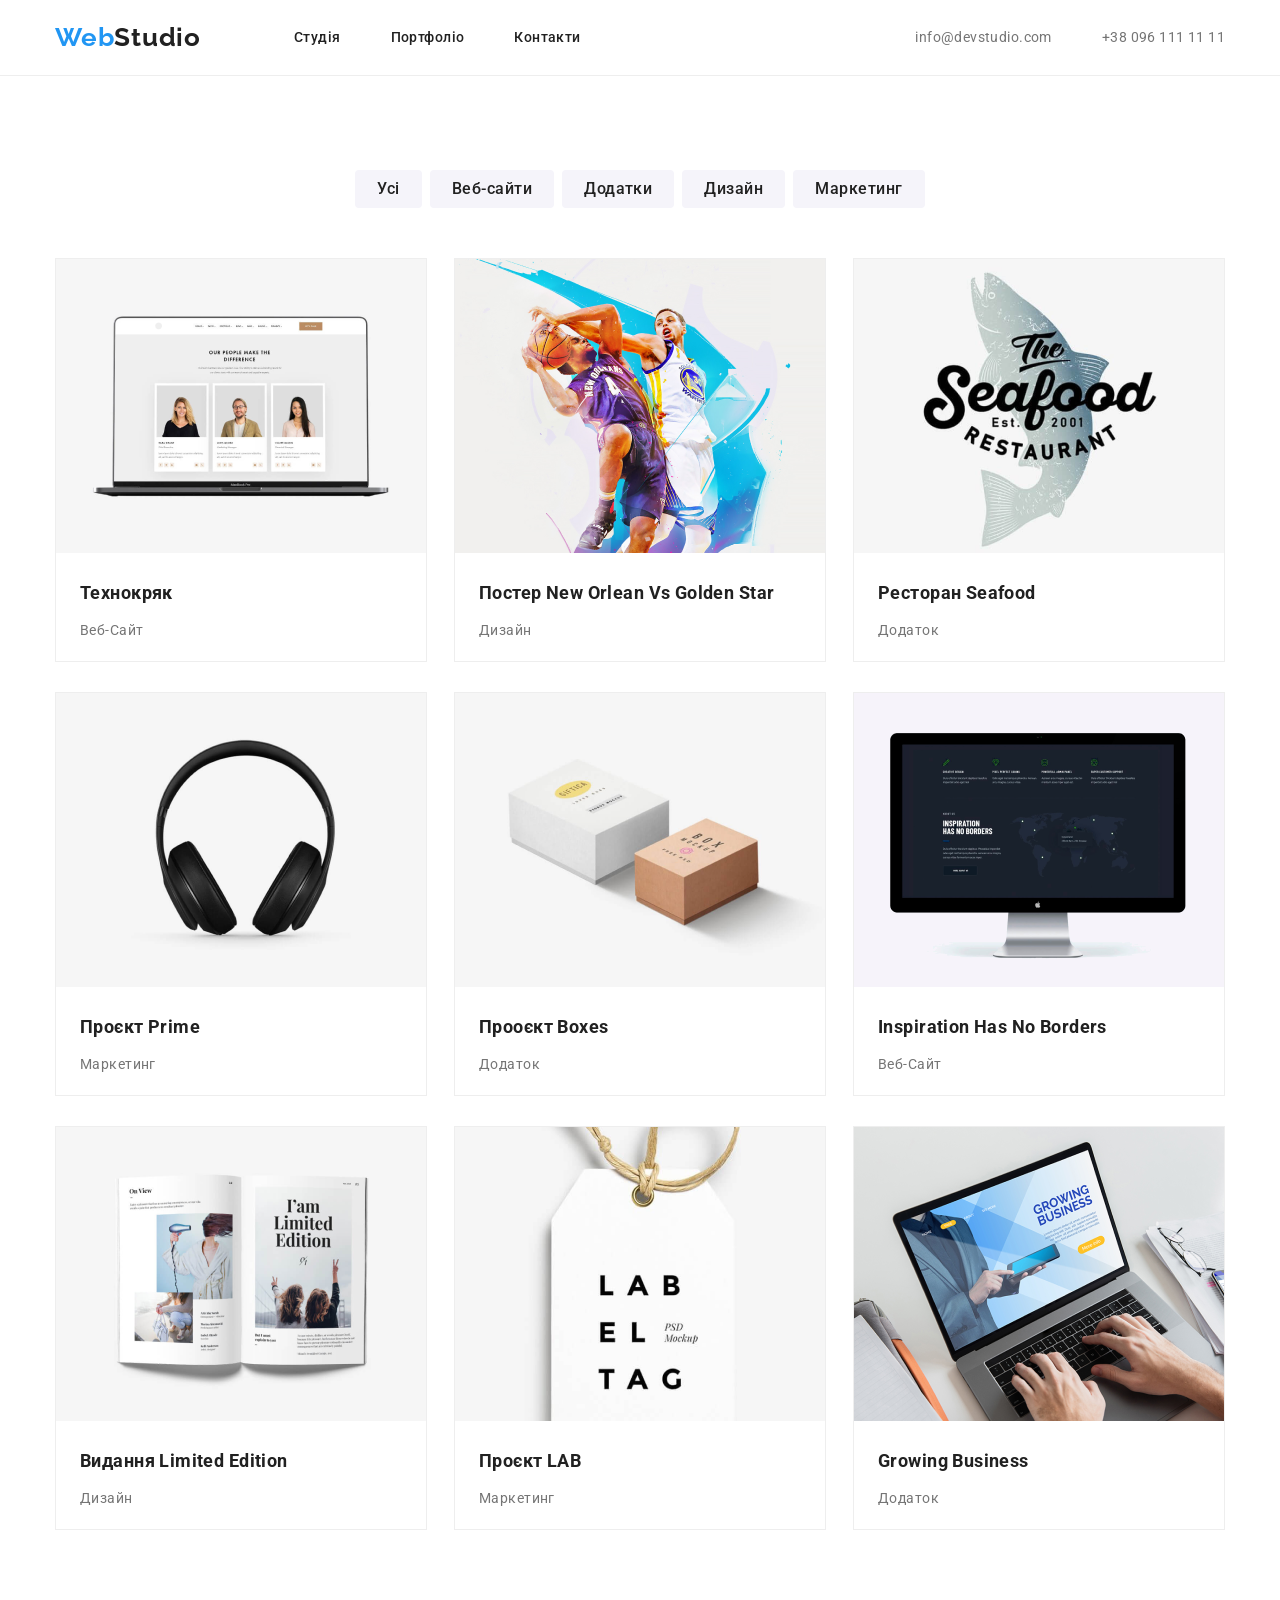
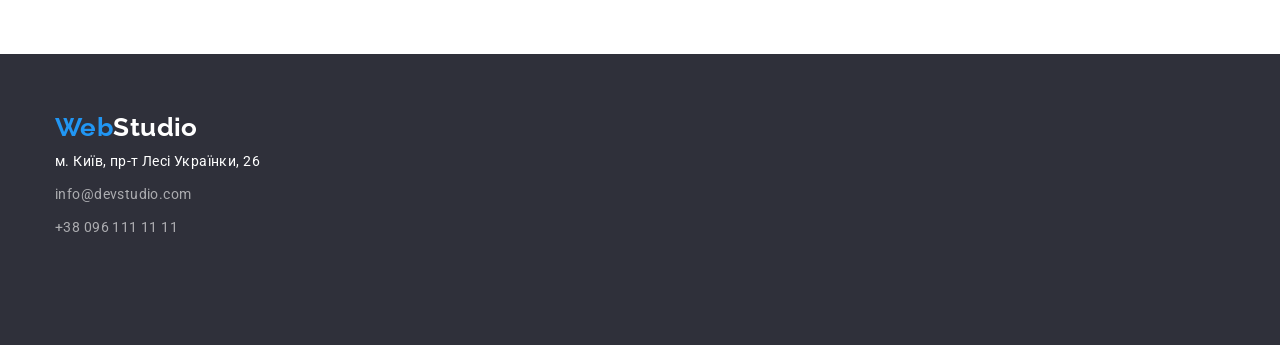
==== portfolio.html @ a19b2cb2 "!" ====
<!DOCTYPE html>
<html lang="en">

<head>
  <meta charset="UTF-8" />
  <meta name="viewport" content="width=device-width, initial-scale=1.0" />
  <title>WebStudio - Portfolio</title>
  <link href="./css/main.css" rel="stylesheet" />
  <link href="https://fonts.googleapis.com/css2?family=Roboto:ital,wght@0,100..900;1,100..900&display=swap"
    rel="stylesheet" />
  <link href="https://fonts.googleapis.com/css2?family=Raleway:ital,wght@0,100..900;1,100..900&display=swap"
    rel="stylesheet" />
</head>

<body>
  <header class="header">
    <div class="container header-container">
      <a href="index.html" class="header__logo">Web<span class="header-span">Studio</span></a>
      <div class="header__wraper">
        <nav class="header__navigation">
          <ul class="header__list">
            <li class="header__item">
              <a href="index.html" class="header__link">Студія</a>
            </li>
            <li class="header__item">
              <a href="portfolio.html" class="header__link">Портфоліо</a>
            </li>
            <li class="header__item">
              <a href="" class="header__link">Контакти</a>
            </li>
          </ul>
        </nav>
        <ul class="header__info-list">
          <li class="header__info-item">
            <span class="icon-email"></span>
            <a href="mailto:@devstudio.com" class="header__info-link">info@devstudio.com</a>
          </li>
          <li class="header__info-item">
            <span class="icon__smartphone"></span>
            <a href="tel:+380961111111" class="header__info-link">+38 096 111 11 11</a>
          </li>
        </ul>
      </div>
    </div>
  </header>
  <main class="main">
    <section class="category">
      <div class="container">
        <ul class="category__list">
          <li class="category__item">
            <button type="button" class="category__button">Усі</button>
          </li>
          <li class="category__item">
            <button type="button" class="category__button">Веб-сайти</button>
          </li>
          <li class="category__item">
            <button type="button" class="category__button">Додатки</button>
          </li>
          <li class="category__item">
            <button type="button" class="category__button">Дизайн</button>
          </li>
          <li class="category__item">
            <button type="button" class="category__button">Маркетинг</button>
          </li>
        </ul>
      </div>
    </section>
    <section class="portfolio">
      <div class="container portfolio__container">
        <ul class="portfolio__list">
          <li class="portfolio__item">
            <a href="" class="portfolio__link">
              <img src="./images/secondpage/laptop.png" alt="Laptop on a white background" class="portfolio-image" />
              <h3 class="portfolio__title">Технокряк</h3>
              <p class="portfolio__subtitle">Веб-сайт</p>
            </a>
          </li>
          <li class="portfolio__item">
            <a href="" class="portfolio__link">
              <img src="./images/secondpage/basketball_poster.png" alt="Lebron James jumping with colourful dust"
                class="portfolio__image" />
              <h3 class="portfolio__title">
                Постер New Orlean vs Golden Star
              </h3>
              <p class="portfolio__subtitle">Дизайн</p>
            </a>
          </li>
          <li class="portfolio__item">
            <a href="" class="portfolio__link">
              <img src="./images/secondpage/seafood_logo.png" alt="Seafood Logo" class="portfolio__image" />
              <h3 class="portfolio__title">Ресторан Seafood</h3>
              <p class="portfolio__subtitle">Додаток</p>
            </a>
          </li>
          <li class="portfolio__item">
            <a href="" class="portfolio__link">
              <img src="./images/secondpage/headphones.png" alt="Headphones" class="portfolio__image" />
              <h3 class="portfolio__title">Проєкт Prime</h3>
              <p class="portfolio__subtitle">Маркетинг</p>
            </a>
          </li>
          <li class="portfolio__item">
            <a href="" class="portfolio__link">
              <img src="./images/secondpage/blocks.png" alt="Colourfull boxes laying on a white background"
                class="portfolio__image" />
              <h3 class="portfolio__title">Прооєкт Boxes</h3>
              <p class="portfolio__subtitle">Додаток</p>
            </a>
          </li>
          <li class="portfolio__item">
            <a href="" class="portfolio__link">
              <img src="./images/secondpage/monitor.png" alt="Nice Apple Monito" class="portfolio__image" />
              <h3 class="portfolio__title">inspiration has no borders</h3>
              <p class="portfolio__subtitle">Веб-сайт</p>
            </a>
          </li>
          <li class="portfolio__item">
            <a href="" class="portfolio__link">
              <img src="./images/secondpage/leaflet.png" alt="Leaflet" class="advertisportfolioements__image" />
              <h3 class="portfolio__title">Видання Limited Edition</h3>
              <p class="portfolio__subtitle">Дизайн</p>
            </a>
          </li>
          <li class="portfolio__item">
            <a href="" class="portfolio__link">
              <img src="./images/secondpage/coupon.png" alt="Project-LAB" class="portfolio__image" />
              <h3 class="portfolio__title">Проєкт LAB</h3>
              <p class="portfolio__subtitle">Маркетинг</p>
            </a>
          </li>
          <li class="portfolio__item">
            <a href="" class="portfolio__link">
              <img src="./images/secondpage/working_on_a_laptop.png" alt="Person Working on a laptop"
                class="portfolio__image" />
              <h3 class="portfolio__title">Growing Business</h3>
              <p class="portfolio__subtitle">Додаток</p>
            </a>
          </li>
        </ul>
      </div>
    </section>
  </main>
  <footer class="footer">
    <div class="container footer-container">
      <a href="index.html" class="footer__logo">Web<span class="footer__logo-span">Studio</span></a>
      <address class="footer__address">
        <ul class="footer__list">
          <li class="footer__item">м. Київ, пр-т Лесі Українки, 26</li>
          <li class="footer__item">
            <a href="mailto:@devstudio.com" class="footer__link">info@devstudio.com</a>
          </li>
          <li class="footer__item">
            <a href="tel:+380961111111" class="footer__link">+38 096 111 11 11</a>
          </li>
        </ul>
      </address>
      <ul class="footer__contacts">
        <li class="team__medial-item"><svg class="team__medial-img" width="20" height="20">
            <use href="./images/mainpage/symbol-defs.svg#icon-instagram"></use>
          </svg></li>
        <li class="team__medial-item"><svg class="team__medial-img" width="20" height="20">
            <use href="./images/mainpage/symbol-defs.svg#icon-twitter"></use>
          </svg></li>
        <li class="team__medial-item"><svg class="team__medial-img" width="20" height="20">
            <use href="./images/mainpage/symbol-defs.svg#icon-facebook"></use>
          </svg></li>
        <li class="team__medial-item"><svg class="team__medial-img" width="20" height="20">
            <use href="./images/mainpage/symbol-defs.svg#icon-linkedin"></use>
          </svg></li>
        </svg></li>
      </ul>
    </div>
  </footer>
</body>

</html>
---- css/main.css ----
/*RESET-NORMALIZE BY MAKAR*/
html, body, div, span, applet, object, iframe,
h1, h2, h3, h4, h5, h6, p, blockquote, pre,
a, abbr, acronym, address, big, cite, code,
del, dfn, em, img, ins, kbd, q, s, samp,
small, strike, strong, sub, sup, tt, var,
b, u, i, center,
dl, dt, dd, ol, ul, li,
fieldset, form, label, legend,
table, caption, tbody, tfoot, thead, tr, th, td,
article, aside, canvas, details, embed,
figure, figcaption, footer, header, hgroup,
menu, nav, output, ruby, section, summary,
time, mark, audio, video {
  margin: 0;
  padding: 0;
  border: 0;
  font-size: 100%;
  font: inherit;
  vertical-align: baseline;
}

/* HTML5 display-role reset for older browsers */
article, aside, details, figcaption, figure,
footer, header, hgroup, menu, nav, section {
  display: block;
}

* {
  box-sizing: border-box;
}

.container {
  margin: 0 auto;
}

body {
  line-height: 1;
}

ol, ul {
  list-style: none;
}

a {
  text-decoration: none;
}

blockquote, q {
  quotes: none;
}

blockquote:before, blockquote:after,
q:before, q:after {
  content: "";
  content: none;
}

table {
  border-collapse: collapse;
  border-spacing: 0;
}

:root {
  --color-brand: rgba(33, 150, 243, 1);
  --accent-color: rgba(0, 0, 0, 1);
  --secondary-color: rgba(117, 117, 117, 1);
  --titles-color: rgba(33, 33, 33, 1);
  --header-background: rgba(236, 236, 236, 1);
  --footer-bg: rgba(47, 48, 58, 1);
  --hero-bg: rgba(47, 48, 58, 0.4);
  --doing-desc: rgba(47, 48, 58, 0.8);
  --team-background: rgba(245, 244, 250, 1);
  --footer-text: rgba(255, 255, 255, 0.6);
  --about-us: rgba(255, 255, 255, 1);
  --item-border: rgba(238, 238, 238, 1);
  --article-before: rgba(245, 244, 250, 1);
  --team-shadow: rgba(0, 0, 0, 0.2);
  --modal-fon: rgba(0, 0, 0, 0.2);
  --modal-bg: rgba(255, 255, 255, 1);
  --client-item-border: rgba(175, 177, 184, 1);
  --button-shadow: rgba(0, 0, 0, 0.15);
}

:root {
  --main-font: "Roboto", sans-serif;
  --secondary-font: "Raleway", sans-serif;
}

body {
  background-color: var(--about-us);
  font-family: var(--main-font);
  font-size: 14px;
  letter-spacing: 0.03em;
  color: rgb(33, 33, 33);
}

.container {
  width: 1170px;
  margin: 0 auto;
}

.header {
  background-color: rgb(255, 255, 255);
  border-bottom: 1px solid;
  border-bottom-color: rgb(238, 238, 238);
  padding-top: 24px;
  padding-bottom: 25px;
}

.header-container {
  display: flex;
  align-items: center;
}

.header__logo {
  font-size: 26px;
  font-weight: 700;
  font-family: "Raleway", sans-serif;
  color: rgb(33, 150, 243);
  padding-right: 93px;
  letter-spacing: 0.03em;
}

.header-span {
  color: rgb(33, 33, 33);
}

.header__list {
  display: flex;
  gap: 50px;
}

.header__wraper {
  display: flex;
  justify-content: space-between;
  width: 100%;
}

.header__link:hover {
  color: rgb(33, 150, 243);
  transition: all 0.25s;
}

.header__link {
  font-weight: 500;
  transition: all 0.25s;
  color: rgb(33, 33, 33);
  position: relative;
  display: block;
  font-weight: 500;
}

.header__link::after {
  content: "";
  position: absolute;
  bottom: 0;
  left: 0;
  display: inline-block;
  width: 100%;
  height: 5px;
  background-color: rgb(33, 150, 243);
  opacity: 0;
  transform: scaleX(0);
  transform-origin: bottom;
  transition: transform 0.5s ease, opacity 0.5s ease;
}

.header__link:hover::after {
  opacity: 1;
  transform: scaleX(1);
}

.header__info-list {
  padding-left: 0;
  display: flex;
  gap: 50px;
}

.header__info-link:hover {
  color: rgb(33, 150, 243);
  transition: all 0.25s;
}

.header__span:hover {
  fill: rgb(33, 150, 243);
}

.header__info-link {
  color: rgb(117, 117, 117);
  transition: all 0.25s;
}

.hero {
  background: linear-gradient(to right, #2F303A66), url("../images/mainpage/hero-bg.png");
  padding-top: 200px;
  padding-bottom: 200px;
  /* Hero Modal */
}

.hero-container {
  display: flex;
  flex-direction: column;
  text-align: center;
}

.hero__title {
  font-size: 44px;
  font-weight: 900;
  color: rgb(255, 255, 255);
  line-height: 60px;
  text-transform: uppercase;
  letter-spacing: 0.06em;
}

.hero__button {
  padding: 10px 32px;
  background-color: rgb(33, 150, 243);
  color: rgb(255, 255, 255);
  margin: 0 auto;
  border-width: 0;
  border-radius: 4px;
  font-weight: 700;
  font-size: 16px;
  line-height: 30px;
  box-shadow: 0px 4px 4px 0px rgba(0, 0, 0, 0.15);
}

.hero .backdrop {
  position: fixed;
  top: 0;
  left: 0;
  width: 100%;
  height: 100%;
  background-color: rgba(0, 0, 0, 0.2);
  opacity: 1;
}

.hero .backdrop.is-hidden {
  opacity: 0;
  pointer-events: none;
}

.hero .no-scroll {
  overflow: hidden;
}

.hero .modal {
  position: absolute;
  top: 50%;
  left: 50%;
  width: 528px;
  height: 581px;
  padding: 20px;
  background-color: rgb(255, 255, 255);
  border-radius: 4px;
  transform: translate(-50%, -50%);
}

.hero .modal-title {
  font-weight: 700;
  font-size: 20px;
  padding-bottom: 12px;
}

.hero .modal-form {
  gap: 10px;
  padding-bottom: 20px;
}

.details {
  padding-top: 94px;
}

.details__item::before {
  content: "";
  display: block;
  background-color: var(--article-before);
  background-size: 70px;
  background-position: center;
  background-repeat: no-repeat;
  width: 270px;
  height: 120px;
}

.details__item:nth-child(1)::before {
  background-image: url(../images/mainpage/antena.png);
}

.details__item:nth-child(2)::before {
  background-image: url(../images/mainpage/clock.png);
}

.details__item:nth-child(3)::before {
  background-image: url(../images/mainpage/diagram.png);
}

.details__item:nth-child(4)::before {
  background-image: url(../images/mainpage/astronaut.png);
}

.details__img {
  padding-bottom: 56px;
}

.details__container {
  align-items: baseline;
  display: flex;
}

.details__list {
  display: flex;
  gap: 30px;
  justify-content: space-between;
}

.details__article {
  padding-top: 30px;
}

.details__item {
  width: 270px;
}

.details__title {
  font-weight: 700;
  color: var(--titles-color);
  text-transform: uppercase;
  margin-top: 0;
  margin-bottom: 0;
  padding-bottom: 10px;
}

.details__description {
  font-weight: 400;
  color: var(--secondary-color);
  line-height: 24px;
  margin-top: 0;
  margin-bottom: 0;
}

.doing {
  padding-top: 94px;
  background-color: var(--about-us);
  padding-bottom: 94px;
}

.doing__title {
  text-align: center;
  padding-bottom: 50px;
  font-size: 36px;
  font-weight: 700;
}

.doing__list {
  display: flex;
  gap: 30px;
  justify-content: space-between;
  position: relative;
}

.doing__img {
  width: 370px;
  height: 294px;
}

.doing__desc {
  text-align: center;
  text-wrap: nowrap;
  padding-block: 27px;
  background-color: var(--doing-desc);
  color: var(--about-us);
  font-weight: 700;
  text-transform: uppercase;
  position: absolute;
  bottom: 0;
  width: 370px;
}

.team {
  background-color: var(--team-background);
  padding-top: 94px;
  padding-bottom: 94px;
}

.team-container {
  flex-wrap: wrap;
  display: flex;
}

.team__title {
  font-size: 36px;
  font-weight: 700;
  color: var(--titles-color);
  text-align: center;
  padding-bottom: 50px;
}

.team__list {
  display: flex;
  gap: 30px;
  justify-content: space-between;
}

.team__item {
  text-align: center;
  border-radius: 4px;
  box-shadow: 0px 2px 1px 0px var(--team-shadow);
  background: rgb(255, 255, 255);
}

.team__img {
  width: 270px;
  height: 260px;
}

.team__name {
  font-weight: 500;
  color: var(--titles-color);
  padding-top: 30px;
  padding-bottom: 10px;
  font-size: 16px;
}

.team__role {
  color: var(--secondary-color);
  padding-bottom: 16px;
  font-size: 16px;
}

.team__medial-list {
  display: flex;
  justify-content: center;
  gap: 10px;
  padding-bottom: 30px;
}

.team__medial-item {
  padding: 12px;
  border-radius: 100%;
}

.team__medial-item:hover {
  background-color: var(--color-brand);
  color: var(--about-us);
}

.team__medial-link {
  fill: rgb(175, 177, 184);
}

.team__medial-link:hover .team__medial-icon {
  fill: white;
}

.client {
  padding-top: 94px;
  padding-bottom: 94px;
}

.client__title {
  font-weight: 700;
  font-size: 36px;
  text-align: center;
  padding-bottom: 50px;
}

.client__list {
  display: flex;
  gap: 30px;
}

.client__item {
  padding: 16px 32px;
  border: 1px solid var(--client-item-border);
  border-radius: 4px;
  width: 106px;
}

.client__icon {
  padding: 7px 32px;
  fill: rgb(117, 117, 117);
}

.client__icon:hover {
  fill: rgb(33, 150, 243);
}

.category {
  padding-top: 94px;
}

.category__list {
  display: flex;
  justify-content: center;
  text-transform: capitalize;
  gap: 8px;
}

.category__button {
  font-size: 16px;
  font-weight: 500;
  color: var(--titles-color);
  line-height: 26px;
  background-color: var(--team-background);
  border-width: 0;
  border-radius: 4px;
  padding-block: 6px;
  transition: all 0.25s;
  cursor: pointer;
  letter-spacing: 0.03em;
}

.category__button:hover {
  color: var(--about-us);
  background-color: var(--color-brand);
  transition: all 0.25s;
  box-shadow: 0px 2px 2px 0px rgba(0, 0, 0, 0.12);
}

.category__button {
  text-align: center;
  padding-right: 22px;
  padding-left: 22px;
  font-family: var(--main-font);
  font-weight: 500;
  font-size: 16px;
  line-height: 26px;
}

.portfolio {
  padding-top: 50px;
  padding-bottom: 94px;
}

.portfolio-container {
  display: flex;
}

.portfolio__list {
  display: flex;
  flex-wrap: wrap;
  justify-content: space-between;
  padding: 0;
}

.portfolio__item {
  flex-basis: 370px;
  height: 404px;
  margin-bottom: 30px;
  background-color: rgb(255, 255, 255);
  border-width: 1px;
  border-color: rgb(238, 238, 238);
  border-style: solid;
  flex-direction: column;
  text-align: start;
  text-transform: capitalize;
  transition: all 0.25s;
}

.portfolio__item:hover {
  box-shadow: 1px 4px 6px 0px rgba(0, 0, 0, 0.16);
  transition: all 0.25s;
}

.portfolio__item:nth-child(n+7) {
  padding-bottom: 94px;
}

.portfolio__title {
  font-size: 18px;
  font-weight: 700;
  color: rgb(33, 33, 33);
  line-height: 36px;
  padding-top: 20px;
  padding-left: 24px;
}

.portfolio__subtitle {
  color: rgb(117, 117, 117);
  line-height: 30px;
  padding-top: 4px;
  padding-left: 24px;
}

.portfolio__image {
  width: 370px;
  height: 294px;
  overflow: hidden;
}

.portfolio__overlay {
  position: absolute;
  left: 0;
  top: 0;
  height: auto;
  width: auto;
  padding: 15px;
  transform: translateX(-100%);
  transition: transform 250ms ease;
}

.portfolio__image:hover .portfolio-overlay {
  transform: translateX(0);
  transition: transform 250ms ease;
}

.footer {
  background-color: var(--footer-bg);
  padding-top: 60px;
  padding-bottom: 60px;
}

.footer__container {
  /*flex-direction: column;*/
  display: flex;
}

.footer__logo {
  font-size: 26px;
  font-weight: 700;
  color: var(--color-brand);
  font-family: var(--secondary-font);
  padding-bottom: 20px;
}

.footer__logo-span {
  font-size: 26px;
  font-weight: 700;
  color: var(--about-us);
  font-family: var(--secondary-font);
}

.footer__address {
  display: flex;
  flex-direction: column;
  gap: 9px;
}

.footer__list {
  display: flex;
  flex-direction: column;
  padding-left: 0;
  font-style: normal;
}

.footer__item {
  color: var(--about-us);
  line-height: 24px;
  padding-top: 9px;
}

.footer__link {
  color: var(--footer-text);
  line-height: 24px;
}

.footer__contacts {
  display: flex;
}

.footer__medial__title {
  font-weight: 700;
  font-size: 14px;
  line-height: 100%;
  letter-spacing: 0.03em;
  text-transform: uppercase;
}

/* if you reade his text, its work*/
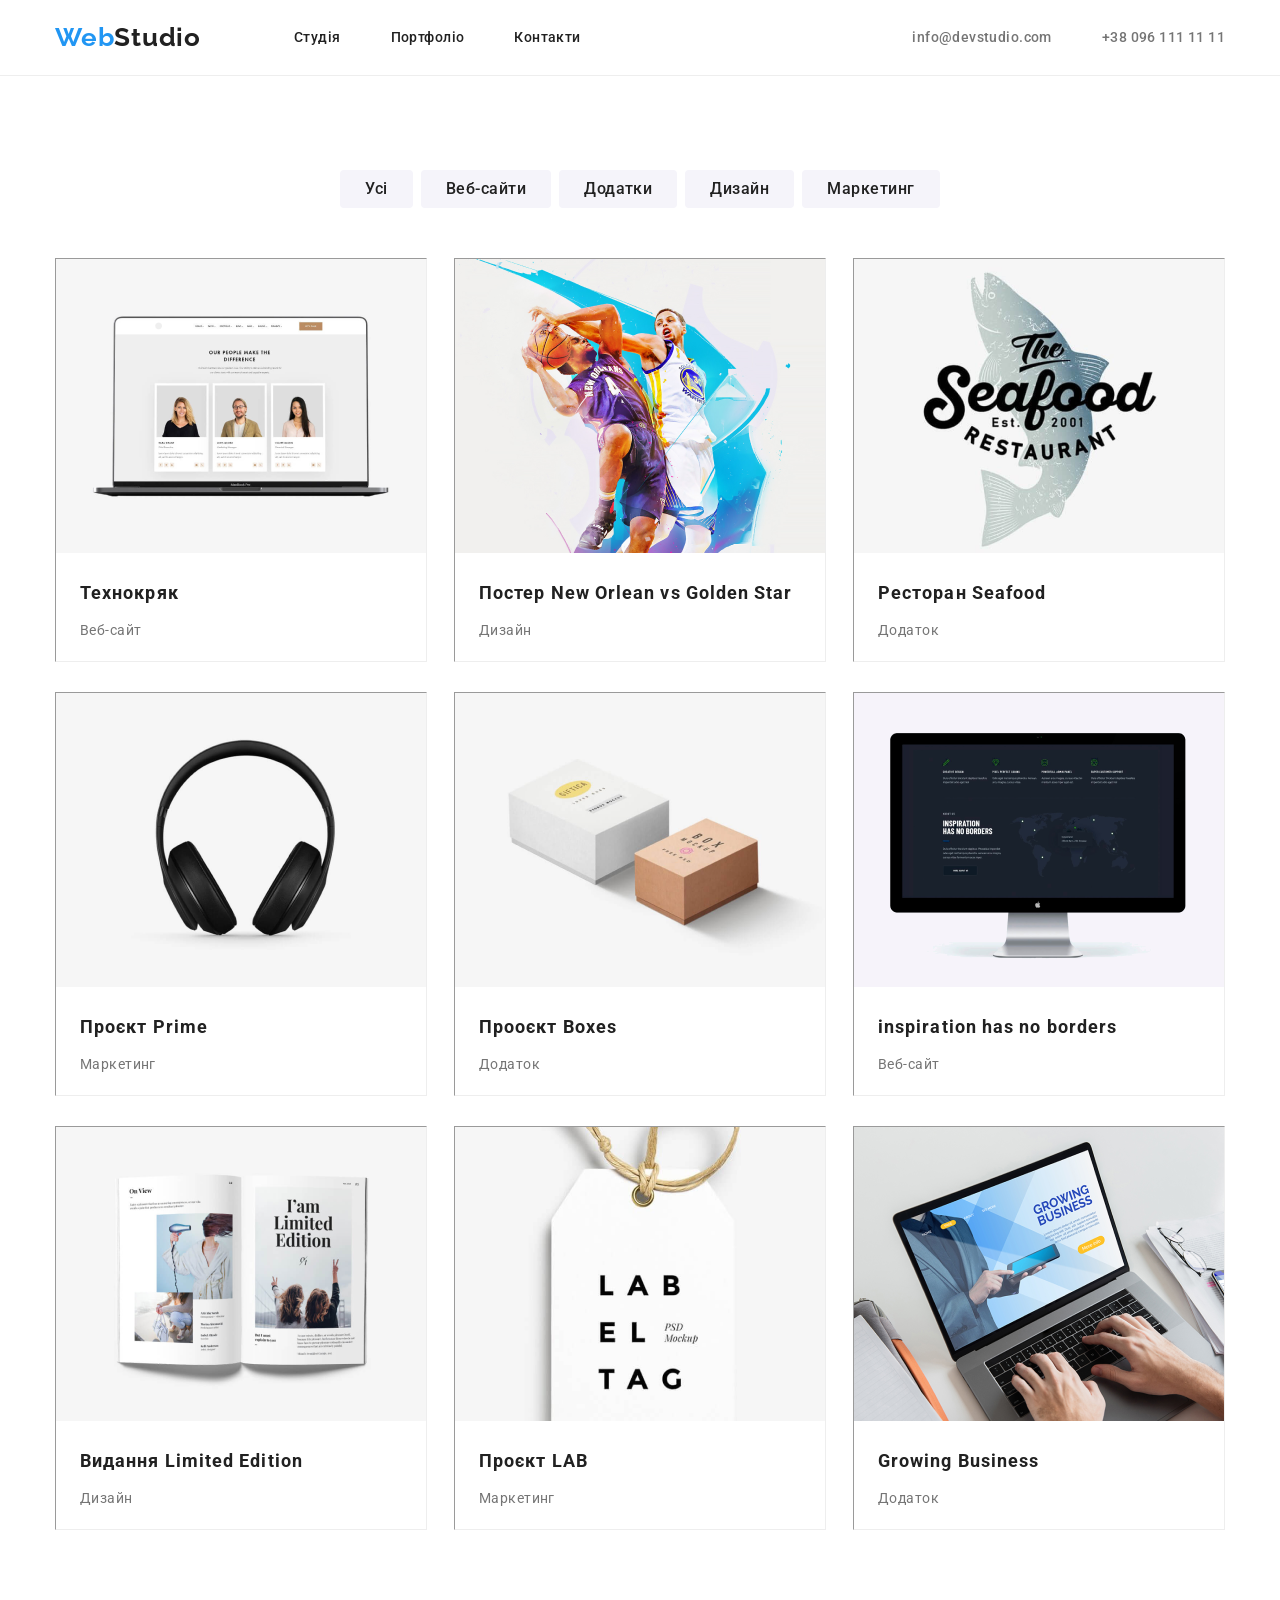
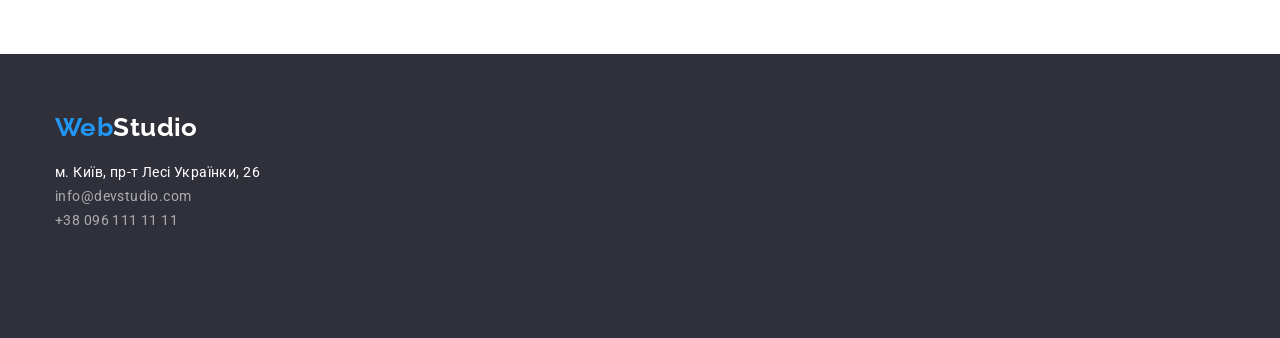
==== commit 995c780e: "Не правельний бордер" ====
--- a/portfolio.html
+++ b/portfolio.html
@@ -71,7 +71,7 @@
           <li class="portfolio__item">
             <a href="" class="portfolio__link">
               <img src="./images/secondpage/laptop.png" alt="Laptop on a white background" class="portfolio-image" />
-              <h3 class="portfolio__title">Технокряк</h3>
+               <h3 class="portfolio__title">Технокряк</h3>    <!-- тут потрібен врапер -->
               <p class="portfolio__subtitle">Веб-сайт</p>
             </a>
           </li>
--- a/css/main.css
+++ b/css/main.css
@@ -80,6 +80,7 @@
   --modal-bg: rgba(255, 255, 255, 1);
   --client-item-border: rgba(175, 177, 184, 1);
   --button-shadow: rgba(0, 0, 0, 0.15);
+  --footer-subtitle: rgba(255, 255 ,255, 1);
 }
 
 :root {
@@ -149,6 +150,7 @@
   position: relative;
   display: block;
   font-weight: 500;
+  letter-spacing: 0.03em;
 }
 
 .header__link::after {
@@ -189,10 +191,12 @@
 .header__info-link {
   color: rgb(117, 117, 117);
   transition: all 0.25s;
+  letter-spacing: 0.03em;
+  font-weight: 500;
 }
 
 .hero {
-  background: linear-gradient(to right, #2F303A66), url("../images/mainpage/hero-bg.png");
+  background: linear-gradient(to right, rgba(47, 48, 58, 0.4)), url("../images/mainpage/hero-bg.png");
   padding-top: 200px;
   padding-bottom: 200px;
   /* Hero Modal */
@@ -211,6 +215,12 @@
   line-height: 60px;
   text-transform: uppercase;
   letter-spacing: 0.06em;
+  padding-bottom: 30px;
+}
+@media (max-width: 320px) {
+  .hero__title {
+    font-size: 26px;
+  }
 }
 
 .hero__button {
@@ -224,6 +234,7 @@
   font-size: 16px;
   line-height: 30px;
   box-shadow: 0px 4px 4px 0px rgba(0, 0, 0, 0.15);
+  letter-spacing: 0.06em;
 }
 
 .hero .backdrop {
@@ -339,6 +350,19 @@
   margin-bottom: 0;
 }
 
+@media (max-width: 1199px) {
+  .details__list {
+    gap: 30px;
+  }
+  .details__item {
+    width: calc(50% - 15px);
+  }
+}
+@media (max-width: 767px) {
+  .details__item {
+    width: 100%;
+  }
+}
 .doing {
   padding-top: 94px;
   background-color: var(--about-us);
@@ -471,10 +495,9 @@
 }
 
 .client__item {
-  padding: 16px 32px;
+  padding: 60px 106px;
   border: 1px solid var(--client-item-border);
   border-radius: 4px;
-  width: 106px;
 }
 
 .client__icon {
@@ -509,6 +532,9 @@
   transition: all 0.25s;
   cursor: pointer;
   letter-spacing: 0.03em;
+  text-align: center;
+  padding-inline: 25px;
+  font-family: var(--main-font);
 }
 
 .category__button:hover {
@@ -518,16 +544,6 @@
   box-shadow: 0px 2px 2px 0px rgba(0, 0, 0, 0.12);
 }
 
-.category__button {
-  text-align: center;
-  padding-right: 22px;
-  padding-left: 22px;
-  font-family: var(--main-font);
-  font-weight: 500;
-  font-size: 16px;
-  line-height: 26px;
-}
-
 .portfolio {
   padding-top: 50px;
   padding-bottom: 94px;
@@ -548,14 +564,7 @@
   flex-basis: 370px;
   height: 404px;
   margin-bottom: 30px;
-  background-color: rgb(255, 255, 255);
-  border-width: 1px;
-  border-color: rgb(238, 238, 238);
-  border-style: solid;
-  flex-direction: column;
-  text-align: start;
-  text-transform: capitalize;
-  transition: all 0.25s;
+  border: 1px rgb(238, 238, 238) inset;
 }
 
 .portfolio__item:hover {
@@ -574,6 +583,7 @@
   line-height: 36px;
   padding-top: 20px;
   padding-left: 24px;
+  letter-spacing: 0.06em;
 }
 
 .portfolio__subtitle {
@@ -614,6 +624,7 @@
 .footer__container {
   /*flex-direction: column;*/
   display: flex;
+  justify-content: space-between;
 }
 
 .footer__logo {
@@ -622,6 +633,7 @@
   color: var(--color-brand);
   font-family: var(--secondary-font);
   padding-bottom: 20px;
+  display: inline-block;
 }
 
 .footer__logo-span {
@@ -629,12 +641,6 @@
   font-weight: 700;
   color: var(--about-us);
   font-family: var(--secondary-font);
-}
-
-.footer__address {
-  display: flex;
-  flex-direction: column;
-  gap: 9px;
 }
 
 .footer__list {
@@ -647,7 +653,6 @@
 .footer__item {
   color: var(--about-us);
   line-height: 24px;
-  padding-top: 9px;
 }
 
 .footer__link {
@@ -665,6 +670,7 @@
   line-height: 100%;
   letter-spacing: 0.03em;
   text-transform: uppercase;
-}
-
-/* if you reade his text, its work*/
+  color: var(--footer-subtitle);
+}
+
+/* if you reade his text, its work*/
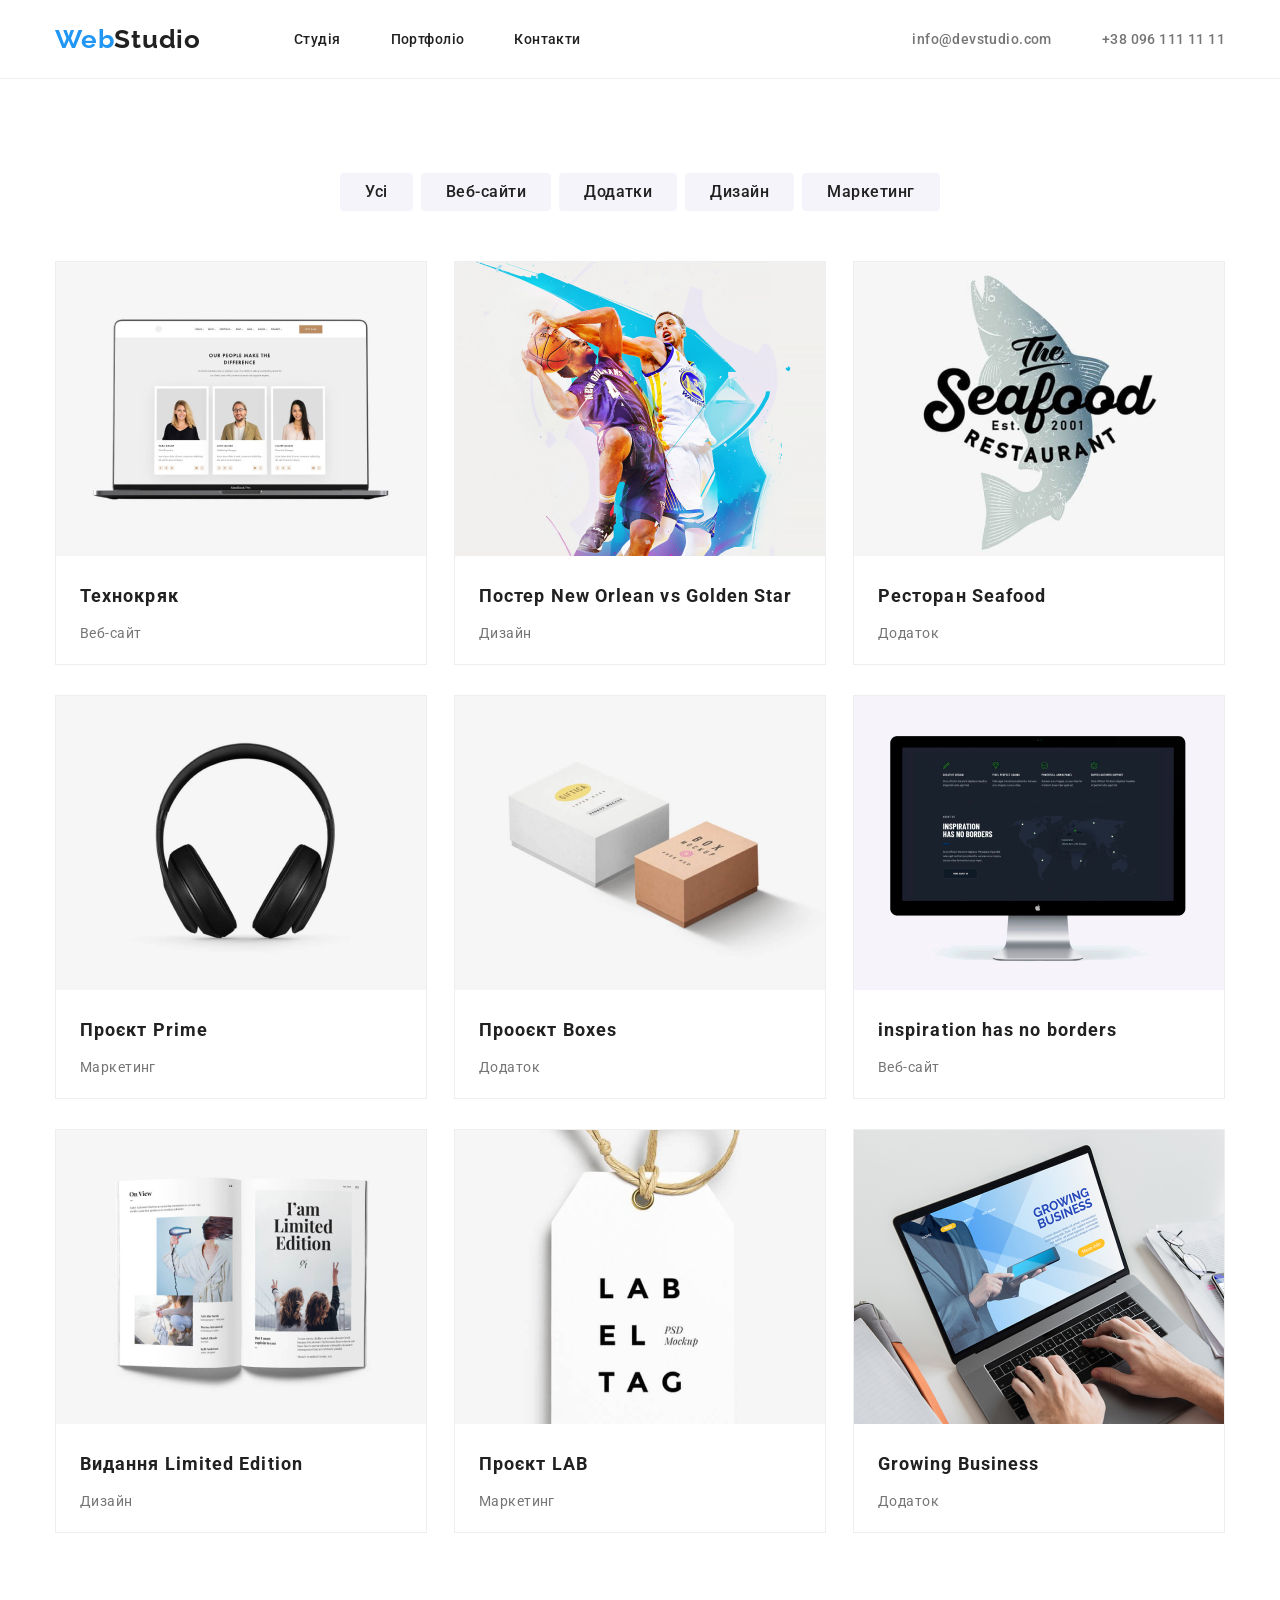
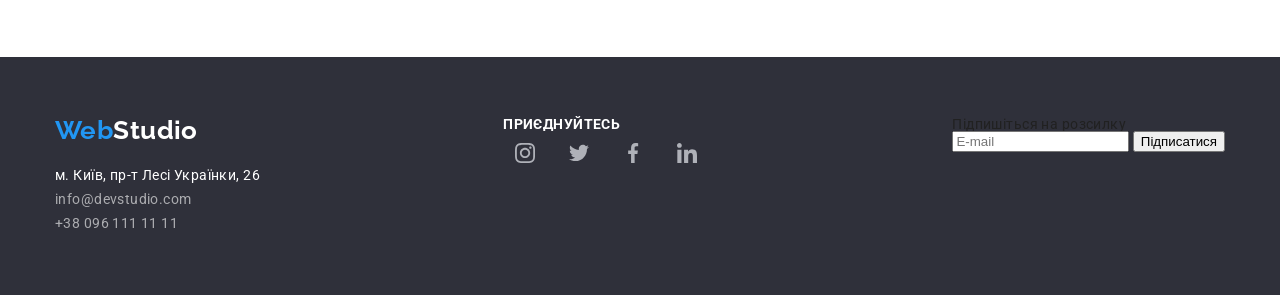
==== commit c8b366a9: "Fix some bugs" ====
--- a/portfolio.html
+++ b/portfolio.html
@@ -140,37 +140,55 @@
       </div>
     </section>
   </main>
+  <!-- FOOTER START -->
   <footer class="footer">
-    <div class="container footer-container">
-      <a href="index.html" class="footer__logo">Web<span class="footer__logo-span">Studio</span></a>
-      <address class="footer__address">
-        <ul class="footer__list">
-          <li class="footer__item">м. Київ, пр-т Лесі Українки, 26</li>
-          <li class="footer__item">
-            <a href="mailto:@devstudio.com" class="footer__link">info@devstudio.com</a>
+    <div class="container footer__container">
+      <div class="footer__wrapper">
+        <a href="index.html" class="footer__logo">Web<span class="footer__logo-span">Studio</span></a>
+        <address class="footer__address">
+          <ul class="footer__list">
+            <li class="footer__item">м. Київ, пр-т Лесі Українки, 26</li>
+            <li class="footer__item">
+              <a href="mailto:@devstudio.com" class="footer__link">info@devstudio.com</a>
+            </li>
+            <li class="footer__item">
+              <a href="tel:+380961111111" class="footer__link">+38 096 111 11 11</a>
+            </li>
+          </ul>
+        </address>
+      </div>
+      <div class="footer__wrapper">
+        <h2 class="footer__medial__title">приєднуйтесь</h2>
+        <ul class="team__medial-list">
+          <li class="team__medial-item"><a class="team__medial-link" href="#"><svg class="team__medial-icon" width="20"
+                height="20">
+                <use href="./images/symbol-defs.svg#icon-instagram"></use>
+              </svg></a></li>
+          <li class="team__medial-item"><a class="team__medial-link" href="#"><svg class="team__medial-icon" width="20"
+                height="20">
+                <use href="./images/symbol-defs.svg#icon-twitter"></use>
+              </svg></a></li>
+          <li class="team__medial-item"><a class="team__medial-link" href="#"><svg class="team__medial-icon" width="20"
+                height="20">
+                <use href="./images/symbol-defs.svg#icon-facebook"></use>
+              </svg></a></li>
+          <li class="team__medial-item"><a class="team__medial-link" href="#"><svg class="team__medial-icon" width="20"
+                height="20">
+                <use href="./images/symbol-defs.svg#icon-linkedin"></use>
+              </svg></a></li>
+          </svg>
           </li>
-          <li class="footer__item">
-            <a href="tel:+380961111111" class="footer__link">+38 096 111 11 11</a>
-          </li>
-        </ul>
-      </address>
-      <ul class="footer__contacts">
-        <li class="team__medial-item"><svg class="team__medial-img" width="20" height="20">
-            <use href="./images/mainpage/symbol-defs.svg#icon-instagram"></use>
-          </svg></li>
-        <li class="team__medial-item"><svg class="team__medial-img" width="20" height="20">
-            <use href="./images/mainpage/symbol-defs.svg#icon-twitter"></use>
-          </svg></li>
-        <li class="team__medial-item"><svg class="team__medial-img" width="20" height="20">
-            <use href="./images/mainpage/symbol-defs.svg#icon-facebook"></use>
-          </svg></li>
-        <li class="team__medial-item"><svg class="team__medial-img" width="20" height="20">
-            <use href="./images/mainpage/symbol-defs.svg#icon-linkedin"></use>
-          </svg></li>
-        </svg></li>
-      </ul>
+        </div>
+        <div class="footer__wrapper">
+          <form class="footer__form">
+            <h2 class="form__title">Підпишіться на розсилку</h2>
+            <input class="form__input" type="email" placeholder="E-mail">
+            <button class="form__button" type="button">Підписатися</button>
+          </form>
+        </div>
     </div>
   </footer>
+  <!-- FOOTER END -->
 </body>
 
 </html>
--- a/css/main.css
+++ b/css/main.css
@@ -105,8 +105,6 @@
   background-color: rgb(255, 255, 255);
   border-bottom: 1px solid;
   border-bottom-color: rgb(238, 238, 238);
-  padding-top: 24px;
-  padding-bottom: 25px;
 }
 
 .header-container {
@@ -136,6 +134,7 @@
   display: flex;
   justify-content: space-between;
   width: 100%;
+  align-items: center;
 }
 
 .header__link:hover {
@@ -151,6 +150,7 @@
   display: block;
   font-weight: 500;
   letter-spacing: 0.03em;
+  padding-block: 32px;
 }
 
 .header__link::after {
@@ -459,22 +459,21 @@
   padding-bottom: 30px;
 }
 
-.team__medial-item {
-  padding: 12px;
-  border-radius: 100%;
-}
-
-.team__medial-item:hover {
+.team__medial-link:hover {
   background-color: var(--color-brand);
   color: var(--about-us);
 }
 
 .team__medial-link {
-  fill: rgb(175, 177, 184);
-}
-
-.team__medial-link:hover .team__medial-icon {
-  fill: white;
+  color: rgb(175, 177, 184);
+  border-radius: 100%;
+  padding: 12px;
+  display: block;
+  transition: color 250ms ease-out, background-color 250ms ease-out;
+}
+
+.team__medial-icon {
+  fill: currentColor;
 }
 
 .client {
@@ -495,14 +494,15 @@
 }
 
 .client__item {
-  padding: 60px 106px;
+  padding: 16px 32px;
   border: 1px solid var(--client-item-border);
   border-radius: 4px;
 }
 
 .client__icon {
-  padding: 7px 32px;
-  fill: rgb(117, 117, 117);
+  fill: var(--client-item-border);
+  height: 60px;
+  max-width: 106px;
 }
 
 .client__icon:hover {
@@ -564,7 +564,7 @@
   flex-basis: 370px;
   height: 404px;
   margin-bottom: 30px;
-  border: 1px rgb(238, 238, 238) inset;
+  border: 1px rgb(238, 238, 238) solid;
 }
 
 .portfolio__item:hover {
